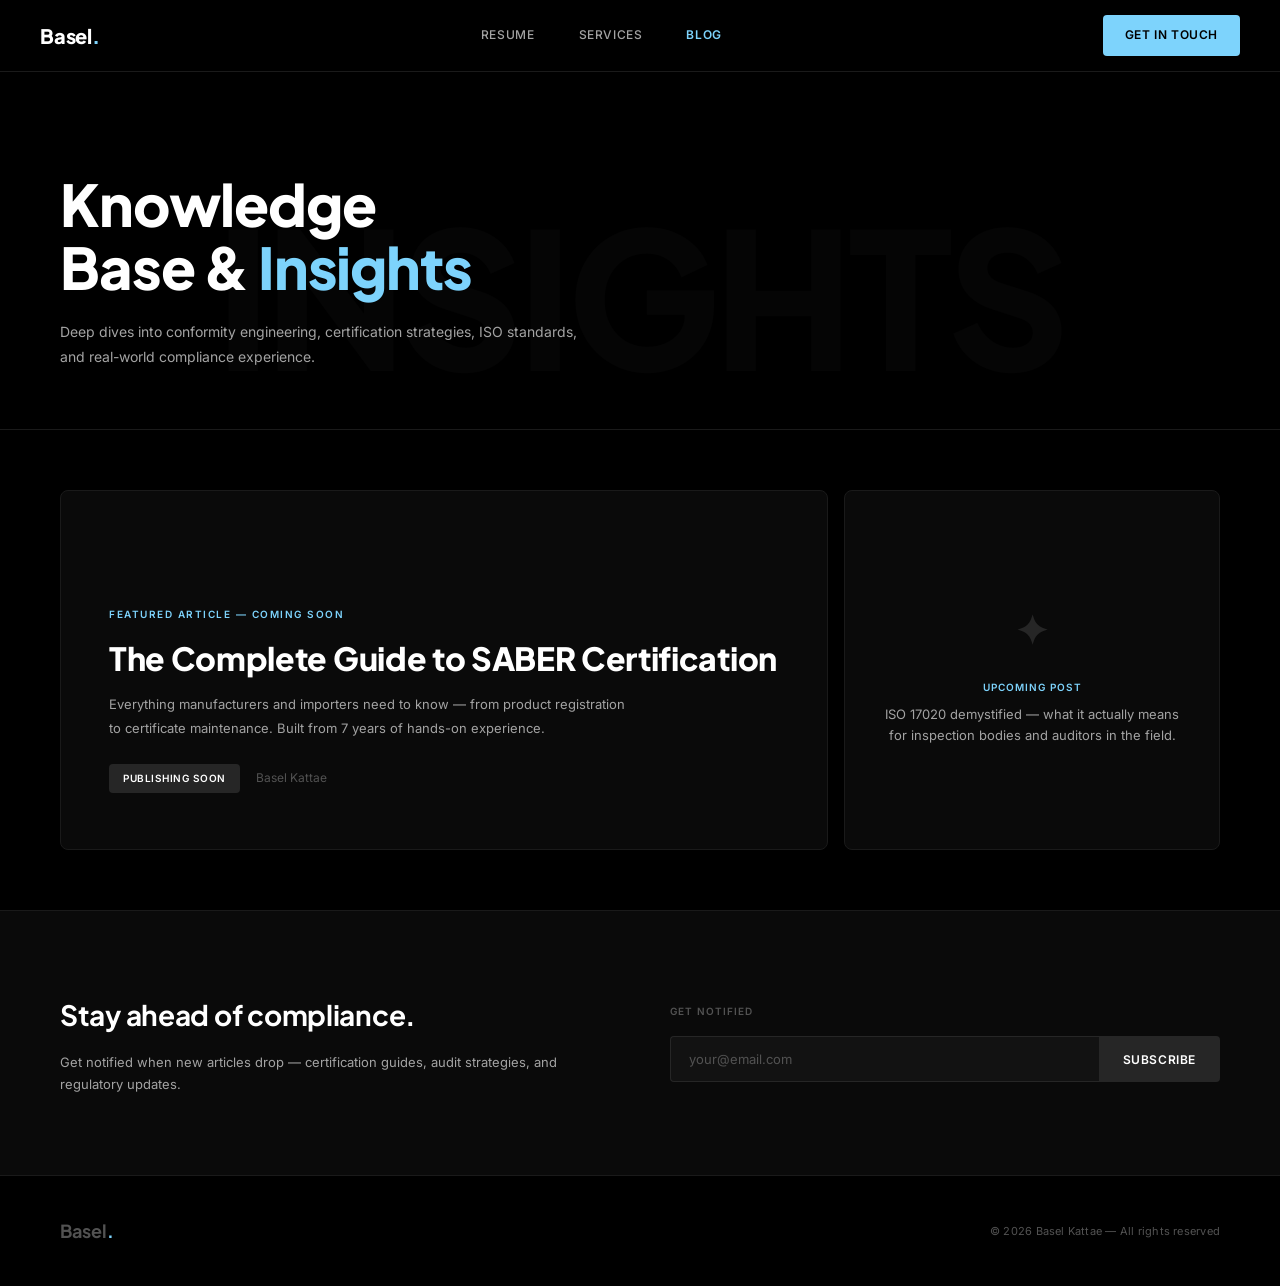
==== blog.html @ 0952aea5 "Add files via upload" ====
<!DOCTYPE html>
<html lang="en">
<head>
<meta charset="UTF-8">
<meta name="viewport" content="width=device-width, initial-scale=1.0">
<title>Blog — Basel Kattae</title>
<link rel="preconnect" href="https://fonts.googleapis.com">
<link rel="preconnect" href="https://fonts.gstatic.com" crossorigin>
<link href="https://fonts.googleapis.com/css2?family=Inter:wght@300;400;500;600&family=Plus+Jakarta+Sans:wght@500;600;700;800&display=swap" rel="stylesheet">
<link rel="stylesheet" href="style.css">
</head>
<body>

<nav>
  <a class="nav-logo" href="index.html">Basel<span>.</span></a>
  <div class="nav-links">
    <a class="nav-btn" href="index.html">Resume</a>
    <a class="nav-btn" href="services.html">Services</a>
    <a class="nav-btn active" href="blog.html">Blog</a>
  </div>
  <a class="nav-cta" href="mailto:basel.mech@gmail.com">Get in Touch</a>
</nav>

<div class="watermark-container">
  <div class="page-watermark" style="top: 60px;">Insights</div>

  <div class="blog-hero scroll-reveal" style="margin-top: var(--nav-h);">
    <h1>Knowledge<br>Base &amp; <em>Insights</em></h1>
    <p>Deep dives into conformity engineering, certification strategies, ISO standards, and real-world compliance experience.</p>
  </div>
</div>

<div class="blog-grid">
  <div class="featured-blog-card scroll-reveal">
    <div class="featured-tag">Featured Article — Coming Soon</div>
    <div class="featured-title">The Complete Guide to SABER Certification</div>
    <div class="featured-desc">Everything manufacturers and importers need to know — from product registration to certificate maintenance. Built from 7 years of hands-on experience.</div>
    <div class="featured-meta">
      <span class="publish-badge">Publishing Soon</span>
      <span class="featured-reading-time">Basel Kattae</span>
    </div>
  </div>
  <div class="blog-card coming-soon scroll-reveal delay-1">
    <div class="blog-coming-icon">✦</div>
    <div class="blog-coming-label">Upcoming post</div>
    <div class="blog-coming-text">ISO 17020 demystified — what it actually means for inspection bodies and auditors in the field.</div>
  </div>
</div>

<div class="blog-newsletter scroll-reveal">
  <div>
    <div class="newsletter-title">Stay ahead of compliance.</div>
    <p class="newsletter-sub">Get notified when new articles drop — certification guides, audit strategies, and regulatory updates.</p>
  </div>
  <div>
    <div class="newsletter-heading-mini">Get Notified</div>
    <div class="newsletter-form">
      <input class="newsletter-input" type="email" placeholder="your@email.com">
      <button class="newsletter-submit" onclick="handleSubscribe()">Subscribe</button>
    </div>
    <div id="subscribe-msg" class="newsletter-success-msg">✓ You're on the list — articles coming soon!</div>
  </div>
</div>

<footer>
  <div class="footer-name">Basel<span>.</span></div>
  <div class="footer-copy">© 2026 Basel Kattae — All rights reserved</div>
</footer>

<script>
  function handleSubscribe() {
    const input = document.querySelector('.newsletter-input');
    const msg = document.getElementById('subscribe-msg');
    if (input.value.includes('@')) {
      msg.style.display = 'block';
      input.value = '';
      setTimeout(() => msg.style.display = 'none', 4000);
    }
  }

  const observer = new IntersectionObserver((entries) => {
    entries.forEach(entry => {
      if (entry.isIntersecting) entry.target.classList.add('visible');
    });
  }, { threshold: 0.05, rootMargin: "0px 0px -50px 0px" });

  document.querySelectorAll('.scroll-reveal').forEach(el => observer.observe(el));
</script>
</body>
</html>
---- style.css ----
*, *::before, *::after { 
  box-sizing: border-box; 
  margin: 0; 
  padding: 0; 
}

:root {
  /* ── PURE BLACK & BABY BLUE PALETTE ── */
  --bg: #000000;          /* Deep Pure Black */
  --bg2: #0a0a0a;         /* Ultra-Dark Slate / Off-Black */
  --bg3: #121212;         /* Dark Gray Surface */
  --border: #1a1a1a;      /* Subtle Dark Border */
  --border2: #262626;     /* Defined Medium Border */
  --text: #ffffff;        /* Crisp White */
  --text-mid: #a3a3a3;    /* Silver-Gray */
  --text-muted: #525252;  /* Muted Charcoal Gray */
  --accent: #7dd3fc;      /* Radiant Baby Blue */
  --accent2: #0284c7;     /* Deep Sky Blue Accent */
  --accent-glow: rgba(125, 211, 252, 0.05);
  
  /* ── TYPOGRAPHY ── */
  --font-display: 'Plus Jakarta Sans', sans-serif;
  --font-body: 'Inter', sans-serif;
  --nav-h: 72px;
}

html { 
  scroll-behavior: smooth; 
}

body {
  background: var(--bg);
  color: var(--text);
  font-family: var(--font-body);
  font-size: 14px;
  line-height: 1.7;
  overflow-x: hidden;
  -webkit-font-smoothing: antialiased;
}

::selection { 
  background: var(--accent); 
  color: #000000; 
}

/* ── SCROLLBAR ── */
::-webkit-scrollbar { width: 6px; }
::-webkit-scrollbar-track { background: var(--bg); }
::-webkit-scrollbar-thumb { background: var(--border2); border-radius: 3px; }
::-webkit-scrollbar-thumb:hover { background: var(--accent); }

/* ── SCROLL REVEAL ANIMATIONS ── */
.scroll-reveal {
  opacity: 0;
  transform: translateY(30px);
  transition: opacity 0.8s cubic-bezier(0.25, 1, 0.5, 1), transform 0.8s cubic-bezier(0.25, 1, 0.5, 1);
}

.scroll-reveal.visible {
  opacity: 1;
  transform: translateY(0);
}

/* Delay modifiers to stagger item load-ins */
.delay-1 { transition-delay: 0.1s; }
.delay-2 { transition-delay: 0.2s; }
.delay-3 { transition-delay: 0.3s; }

/* ── FADED BACKGROUND PAGE WATERMARK ── */
.watermark-container {
  position: relative;
  width: 100%;
}

.page-watermark {
  position: absolute;
  top: 40px;
  left: 50%;
  transform: translateX(-50%);
  font-family: var(--font-display);
  font-weight: 800;
  font-size: clamp(80px, 15vw, 190px);
  color: rgba(255, 255, 255, 0.02);
  text-transform: uppercase;
  letter-spacing: -0.03em;
  pointer-events: none;
  user-select: none;
  z-index: 0;
  white-space: nowrap;
}

/* ── NAVIGATION ── */
nav {
  position: fixed; top: 0; left: 0; right: 0; z-index: 100;
  height: var(--nav-h);
  display: flex; align-items: center; justify-content: space-between;
  padding: 0 40px;
  background: rgba(0, 0, 0, 0.85);
  backdrop-filter: blur(16px);
  border-bottom: 1px solid var(--border);
}
.nav-logo {
  font-family: var(--font-display);
  font-weight: 800;
  font-size: 20px;
  letter-spacing: -0.01em;
  color: var(--text);
  text-decoration: none;
}
.nav-logo span { color: var(--accent); }
.nav-links { display: flex; gap: 8px; }
.nav-btn {
  background: none; border: none; cursor: pointer;
  font-family: var(--font-body);
  font-size: 12px;
  font-weight: 500;
  letter-spacing: 0.05em;
  text-transform: uppercase;
  color: var(--text-mid);
  padding: 8px 18px;
  border-radius: 4px;
  transition: color 0.2s;
  text-decoration: none;
  display: inline-block;
  line-height: inherit;
}
.nav-btn:hover, .nav-btn.active { color: var(--text); }
.nav-btn.active { color: var(--accent); font-weight: 600; }

.nav-cta {
  font-family: var(--font-body);
  font-size: 12px;
  font-weight: 600;
  letter-spacing: 0.05em;
  text-transform: uppercase;
  color: #000000;
  background: var(--accent);
  border: none;
  padding: 10px 22px;
  border-radius: 4px;
  cursor: pointer;
  transition: background 0.2s, transform 0.15s;
  text-decoration: none;
}
.nav-cta:hover { 
  background: #bae6fd; 
  transform: translateY(-1px);
}

/* ── MARQUEE ── */
.marquee-wrap {
  overflow: hidden;
  background: var(--bg2);
  padding: 14px 0;
  white-space: nowrap;
  border-bottom: 1px solid var(--border);
  margin-top: var(--nav-h);
  position: relative;
  z-index: 1;
}
.marquee-track {
  display: inline-block;
  animation: marquee 28s linear infinite;
}
.marquee-track span {
  font-family: var(--font-display);
  font-size: 11px;
  font-weight: 600;
  letter-spacing: 0.15em;
  text-transform: uppercase;
  color: var(--text-mid);
  padding: 0 28px;
}
.marquee-track span::before { content: '✦ '; font-size: 8px; color: var(--accent); }
@keyframes marquee { from { transform: translateX(0); } to { transform: translateX(-50%); } }

/* ── INDEX / CV PAGE SPECIFICS ── */
.hero {
  display: grid;
  grid-template-columns: 1fr 450px; 
  gap: 0;
  min-height: calc(100vh - var(--nav-h));
  border-bottom: 1px solid var(--border);
  position: relative;
  z-index: 1;
}
.hero-left {
  padding: 80px 60px;
  display: flex; flex-direction: column; justify-content: center;
  border-right: 1px solid var(--border);
}
.hero-tag {
  display: inline-flex; align-items: center; gap: 12px;
  font-size: 11px;
  font-weight: 600;
  letter-spacing: 0.15em;
  text-transform: uppercase;
  color: var(--accent);
  margin-bottom: 24px;
}
.hero-tag::before { content: ''; width: 24px; height: 2px; background: var(--accent); }
.hero-name {
  font-family: var(--font-display);
  font-weight: 800;
  font-size: clamp(48px, 5.5vw, 76px);
  line-height: 1.1;
  letter-spacing: -0.02em;
  color: var(--text);
  margin-bottom: 16px;
}
.hero-name em {
  font-style: normal;
  color: transparent;
  background: linear-gradient(135deg, var(--text) 40%, var(--accent));
  -webkit-background-clip: text;
  background-clip: text;
  display: block;
}
.hero-title {
  font-family: var(--font-display);
  font-weight: 500;
  font-size: 18px;
  letter-spacing: -0.01em;
  color: var(--text-mid);
  margin-bottom: 36px;
}
.hero-summary {
  font-size: 14px;
  line-height: 1.8;
  color: var(--text-mid);
  max-width: 560px;
  margin-bottom: 48px;
  border-left: 3px solid var(--accent);
  padding-left: 24px;
}
.hero-stats {
  display: grid; grid-template-columns: repeat(3, 1fr);
  gap: 1px;
  background: var(--border);
  max-width: 480px;
  border-radius: 6px;
  overflow: hidden;
}
.stat { background: var(--bg2); padding: 24px; text-align: center; }
.stat-num { font-family: var(--font-display); font-weight: 800; font-size: 34px; color: var(--text); line-height: 1; }
.stat-label { font-size: 10px; font-weight: 600; letter-spacing: 0.1em; text-transform: uppercase; color: var(--text-muted); margin-top: 6px; }

.hero-right {
  padding: 60px 40px;
  display: flex; flex-direction: column; align-items: center; justify-content: center;
  background: var(--bg2);
  gap: 36px;
}
.photo-frame { width: 240px; height: 300px; position: relative; }
.photo-frame::before { content: ''; position: absolute; top: -8px; left: -8px; right: 8px; bottom: 8px; border: 1px solid var(--border2); border-radius: 4px; z-index: 0; }
.photo-inner {
  position: relative; z-index: 1; width: 100%; height: 100%; background: var(--bg3); border-radius: 4px;
  display: flex; flex-direction: column; align-items: center; justify-content: center; gap: 12px; overflow: hidden; border: 1px solid var(--border);
}
.photo-inner svg { opacity: 0.2; }
.photo-placeholder-text { font-size: 10px; font-weight: 600; letter-spacing: 0.1em; text-transform: uppercase; color: var(--text-muted); }
.photo-inner img { width: 100%; height: 100%; object-fit: cover; display: block; }

.contact-grid {
  display: grid; grid-template-columns: 1fr 1fr; gap: 12px;
  width: 100%;
}
.contact-item {
  display: flex; flex-direction: column; gap: 4px;
  background: var(--bg);
  border: 1px solid var(--border);
  padding: 14px 16px;
  border-radius: 6px;
}
.contact-item.email-box {
  grid-column: span 2; 
}
.contact-label { font-size: 9px; font-weight: 600; letter-spacing: 0.1em; text-transform: uppercase; color: var(--text-muted); }
.contact-val { font-size: 13px; color: var(--text); white-space: nowrap; }

/* ── COMMON STRUCTURAL SECTIONS ── */
.section { padding: 90px 60px; border-bottom: 1px solid var(--border); position: relative; z-index: 1; }
.section-header { display: flex; align-items: center; gap: 24px; margin-bottom: 56px; }
.section-num { font-family: var(--font-display); font-size: 12px; letter-spacing: 0.15em; color: var(--accent); font-weight: 700; }
.section-title { font-family: var(--font-display); font-weight: 700; font-size: 26px; letter-spacing: -0.01em; color: var(--text); }
.section-line { flex: 1; height: 1px; background: var(--border); }

/* ── TIMELINE ── */
.timeline { display: flex; flex-direction: column; gap: 0; }
.timeline-item { display: grid; grid-template-columns: 220px 1px 1fr; gap: 0 44px; position: relative; }
.timeline-date { text-align: right; padding: 8px 0 48px; }
.timeline-date-range { font-size: 11px; letter-spacing: 0.05em; text-transform: uppercase; color: var(--accent); font-weight: 600; }
.timeline-company { font-size: 12px; font-weight: 500; color: var(--text-mid); margin-top: 6px; }
.timeline-location { font-size: 11px; color: var(--text-muted); margin-top: 2px; }
.timeline-divider { position: relative; display: flex; flex-direction: column; align-items: center; }
.timeline-divider::after { content: ''; position: absolute; top: 20px; bottom: 0; width: 1px; background: var(--border2); }
.timeline-dot { width: 12px; height: 12px; border-radius: 50%; background: var(--border2); border: 2px solid var(--bg); position: relative; z-index: 1; margin-top: 8px; flex-shrink: 0; }
.timeline-item:hover .timeline-dot { background: var(--accent); }
.timeline-content { padding: 4px 0 48px; }
.timeline-role { font-family: var(--font-display); font-weight: 600; font-size: 18px; color: var(--text); margin-bottom: 14px; }
.timeline-bullets { list-style: none; display: flex; flex-direction: column; gap: 8px; }
.timeline-bullets li { font-size: 13px; color: var(--text-mid); line-height: 1.7; padding-left: 20px; position: relative; }
.timeline-bullets li::before { content: '▪'; position: absolute; left: 0; color: var(--accent); font-size: 10px; top: -1px; }

/* ── SKILLS GRID ── */
.skills-grid { display: grid; grid-template-columns: repeat(4, 1fr); gap: 1px; background: var(--border); border-radius: 6px; overflow: hidden; }
.skill-item { background: var(--bg2); padding: 18px 24px; font-size: 13px; font-weight: 500; color: var(--text-mid); }
.skill-item:hover { background: var(--bg3); color: var(--text); }

/* ── CERT GRID ── */
.cert-grid { display: grid; grid-template-columns: repeat(2, 1fr); gap: 16px; }
.cert-card { display: flex; align-items: flex-start; gap: 20px; padding: 24px; background: var(--bg2); border: 1px solid var(--border); border-radius: 8px; }
.cert-card:hover { border-color: var(--border2); background: var(--bg3); }
.cert-icon { width: 44px; height: 44px; background: var(--bg3); border: 1px solid var(--border2); border-radius: 6px; display: flex; align-items: center; justify-content: center; flex-shrink: 0; font-size: 13px; color: var(--accent); font-family: var(--font-display); font-weight: 700; }
.cert-name { font-size: 14px; font-weight: 600; color: var(--text); line-height: 1.4; }
.cert-body { font-size: 11px; color: var(--text-muted); margin-top: 4px; font-weight: 500; }

/* ── TWO COL LAYOUT ── */
.two-col { display: grid; grid-template-columns: 1fr 1fr; gap: 60px; }
.education-box { background: var(--bg2); border: 1px solid var(--border); padding: 28px; border-radius: 8px; }
.education-tag { font-size: 10px; font-weight: 600; letter-spacing: .1em; text-transform: uppercase; color: var(--accent); margin-bottom: 12px; }
.education-degree { font-family: var(--font-display); font-weight: 700; font-size: 18px; color: var(--text); margin-bottom: 6px; }
.education-school { font-size: 13px; color: var(--text-mid); }
.education-class { font-size: 12px; color: var(--text-muted); margin-top: 6px; }
.lang-heading { font-size: 10px; font-weight: 600; letter-spacing: .1em; text-transform: uppercase; color: var(--text-muted); margin-bottom: 16px; }
.lang-item { display: flex; align-items: center; justify-content: space-between; padding: 14px 0; border-bottom: 1px solid var(--border); }
.lang-name { font-size: 14px; font-weight: 500; color: var(--text); }
.lang-level { font-size: 11px; font-weight: 600; letter-spacing: 0.05em; text-transform: uppercase; color: var(--accent); }
.skills-heading { margin-bottom: 24px; font-size: 10px; font-weight: 600; letter-spacing: .1em; text-transform: uppercase; color: var(--text-muted); }
.project-card { padding: 28px; border: 1px solid var(--border); background: var(--bg2); border-radius: 8px; }
.project-card:hover { border-color: var(--border2); background: var(--bg3); }
.project-name { font-family: var(--font-display); font-weight: 700; font-size: 16px; color: var(--text); margin-bottom: 10px; }
.project-desc { font-size: 13px; color: var(--text-mid); line-height: 1.7; }

/* ── TRAINING LIST ── */
.training-grid { display: grid; grid-template-columns: repeat(2, 1fr); gap: 12px; }
.training-item { display: flex; gap: 16px; padding: 16px 20px; background: var(--bg2); border-left: 3px solid var(--border2); border-radius: 0 6px 6px 0; }
.training-item:hover { border-color: var(--accent); background: var(--bg3); }
.training-code { font-size: 11px; font-weight: 600; color: var(--accent); letter-spacing: 0.05em; white-space: nowrap; }
.training-name { font-size: 12px; color: var(--text-mid); line-height: 1.6; }

/* ── SERVICES SPECIFIC STYLES ── */
.services-hero { padding: 100px 60px 60px; border-bottom: 1px solid var(--border); position: relative; overflow: hidden; z-index: 1; }
.services-hero h1 { font-family: var(--font-display); font-weight: 800; font-size: clamp(40px, 4.5vw, 64px); letter-spacing: -0.02em; color: var(--text); line-height: 1.1; margin-bottom: 24px; }
.services-hero h1 span { color: var(--accent); font-weight: 400; }
.services-hero p { font-size: 14px; color: var(--text-mid); max-width: 560px; line-height: 1.8; }
.category-nav { display: flex; gap: 8px; padding: 24px 60px; border-bottom: 1px solid var(--border); overflow-x: auto; position: relative; z-index: 1; }
.cat-btn { background: none; border: 1px solid var(--border); color: var(--text-mid); font-family: var(--font-body); font-size: 11px; font-weight: 500; letter-spacing: 0.05em; text-transform: uppercase; padding: 10px 20px; border-radius: 4px; cursor: pointer; white-space: nowrap; transition: all 0.2s; }
.cat-btn:hover, .cat-btn.active { background: var(--bg3); border-color: var(--accent); color: var(--accent); }
.services-section { padding: 80px 60px; border-bottom: 1px solid var(--border); position: relative; z-index: 1; }
.services-section-title { display: flex; align-items: center; gap: 20px; margin-bottom: 40px; }
.cat-icon { width: 46px; height: 46px; background: var(--bg2); border: 1px solid var(--border2); border-radius: 8px; display: flex; align-items: center; justify-content: center; font-size: 20px; flex-shrink: 0; }
.cat-title-text { font-family: var(--font-display); font-weight: 700; font-size: 24px; color: var(--text); }
.cat-sub { font-size: 12px; color: var(--text-muted); margin-top: 4px; font-weight: 500; }
.services-grid { display: grid; grid-template-columns: repeat(3, 1fr); gap: 16px; }
.service-card { background: var(--bg2); padding: 32px; border-radius: 8px; border: 1px solid var(--border); position: relative; overflow: hidden; transition: background 0.2s, border-color 0.2s; }
.service-card:hover { background: var(--bg3); border-color: var(--border2); }
.service-card-num { font-family: var(--font-display); font-size: 11px; color: var(--accent); letter-spacing: 0.05em; margin-bottom: 16px; font-weight: 700; }
.service-card-name { font-family: var(--font-display); font-weight: 700; font-size: 15px; color: var(--text); margin-bottom: 12px; line-height: 1.4; }
.service-card-desc { font-size: 12px; color: var(--text-mid); line-height: 1.7; }
.services-cta-strip { padding: 80px 60px; background: var(--bg2); border-top: 1px solid var(--border); display: flex; align-items: center; justify-content: space-between; gap: 40px; flex-wrap: wrap; position: relative; z-index: 1; }
.services-cta-heading { font-family: var(--font-display); font-weight: 700; font-size: 28px; letter-spacing: -0.01em; color: var(--text); margin-bottom: 8px; }
.services-cta-text { font-size: 13px; color: var(--text-mid); max-width: 460px; line-height: 1.7; }
.services-cta-btn { background: var(--accent); border: none; border-radius: 4px; cursor: pointer; font-family: var(--font-display); font-weight: 700; font-size: 14px; letter-spacing: 0.02em; color: #000000; padding: 18px 36px; transition: background .2s; text-decoration: none; display: inline-block; }
.services-cta-btn:hover { background: #bae6fd; }

/* ── BLOG SPECIFIC STYLES ── */
.blog-hero { padding: 100px 60px 60px; border-bottom: 1px solid var(--border); position: relative; overflow: hidden; z-index: 1; }
.blog-hero h1 { font-family: var(--font-display); font-weight: 800; font-size: clamp(40px, 4.5vw, 64px); letter-spacing: -0.02em; color: var(--text); line-height: 1.1; margin-bottom: 20px; }
.blog-hero h1 em { font-style: normal; color: var(--accent); }
.blog-hero p { font-size: 14px; color: var(--text-mid); max-width: 540px; line-height: 1.8; }
.blog-grid { padding: 60px 60px; display: grid; grid-template-columns: repeat(3, 1fr); gap: 16px; position: relative; z-index: 1; }
.featured-blog-card { grid-column: span 2; background: var(--bg2); padding: 56px 48px; min-height: 360px; display: flex; flex-direction: column; justify-content: flex-end; position: relative; overflow: hidden; border: 1px solid var(--border); border-radius: 8px; }
.featured-tag { font-size: 10px; font-weight: 600; letter-spacing: .15em; text-transform: uppercase; color: var(--accent); margin-bottom: 16px; }
.featured-title { font-family: var(--font-display); font-weight: 800; font-size: clamp(24px, 2.5vw, 34px); color: var(--text); line-height: 1.2; margin-bottom: 16px; letter-spacing: -0.01em; }
.featured-desc { font-size: 13px; color: var(--text-mid); line-height: 1.8; max-width: 520px; }
.featured-meta { margin-top: 24px; display: flex; align-items: center; gap: 16px; }
.publish-badge { background: var(--border2); color: var(--text); font-size: 10px; font-weight: 600; letter-spacing: 0.05em; text-transform: uppercase; padding: 6px 14px; border-radius: 4px; }
.featured-reading-time { font-size: 12px; color: var(--text-muted); }
.blog-card { background: var(--bg2); border: 1px solid var(--border); border-radius: 8px; padding: 36px 32px; display: flex; flex-direction: column; justify-content: space-between; min-height: 320px; position: relative; overflow: hidden; }
.blog-card:hover { background: var(--bg3); border-color: var(--border2); }
.blog-card.coming-soon { align-items: center; justify-content: center; text-align: center; }
.blog-coming-icon { font-family: var(--font-display); font-size: 40px; font-weight: 800; color: var(--border2); margin-bottom: 16px; }
.blog-coming-label { font-size: 10px; font-weight: 600; letter-spacing: 0.1em; text-transform: uppercase; color: var(--accent); margin-bottom: 8px; }
.blog-coming-text { font-size: 13px; color: var(--text-mid); line-height: 1.6; }
.blog-newsletter { padding: 80px 60px; background: var(--bg2); border-top: 1px solid var(--border); display: grid; grid-template-columns: 1fr 1fr; gap: 60px; align-items: center; position: relative; z-index: 1; }
.newsletter-title { font-family: var(--font-display); font-weight: 700; font-size: 28px; letter-spacing: -0.01em; color: var(--text); margin-bottom: 12px; }
.newsletter-sub { font-size: 13px; color: var(--text-mid); line-height: 1.7; }
.newsletter-heading-mini { font-size: 10px; font-weight: 600; letter-spacing: .1em; text-transform: uppercase; color: var(--text-muted); margin-bottom: 16px; }
.newsletter-form { display: flex; gap: 0; }
.newsletter-input { flex: 1; background: var(--bg3); border: 1px solid var(--border2); border-right: none; border-radius: 4px 0 0 4px; color: var(--text); font-family: var(--font-body); font-size: 13px; padding: 14px 18px; outline: none; }
.newsletter-input:focus { border-color: var(--border2); }
.newsletter-input::placeholder { color: var(--text-muted); }
.newsletter-submit { background: var(--border2); border: none; cursor: pointer; border-radius: 0 4px 4px 0; font-family: var(--font-body); font-size: 12px; font-weight: 600; letter-spacing: 0.05em; text-transform: uppercase; color: var(--text); padding: 14px 24px; transition: background 0.2s; white-space: nowrap; }
.newsletter-submit:hover { background: var(--accent); color: #000; }
.newsletter-success-msg { font-size: 12px; font-weight: 500; color: var(--accent); margin-top: 10px; display: none; }

/* ── FOOTER ── */
footer { padding: 40px 60px; border-top: 1px solid var(--border); display: flex; align-items: center; justify-content: space-between; background: #000; position: relative; z-index: 1; }
.footer-name { font-family: var(--font-display); font-weight: 700; font-size: 18px; color: var(--text-muted); }
.footer-name span { color: var(--accent); }
.footer-copy { font-size: 11px; color: var(--text-muted); letter-spacing: 0.02em; }
.footer-links { display: flex; gap: 24px; }
.footer-link { font-size: 11px; font-weight: 500; letter-spacing: 0.02em; text-transform: uppercase; color: var(--text-muted); text-decoration: none; }
.footer-link:hover { color: var(--accent); }

/* ── MEDIA QUERIES ── */
@media (max-width: 1024px) {
  .services-grid, .blog-grid { grid-template-columns: repeat(2, 1fr); }
  .featured-blog-card { grid-column: span 2; }
}
@media (max-width: 900px) {
  .hero { grid-template-columns: 1fr; }
  .hero-right { background: var(--bg); padding: 40px 24px; }
  .contact-grid { grid-template-columns: 1fr; }
  .contact-item.email-box { grid-column: span 1; }
  .hero-left { padding: 60px 24px; border-right: none; border-bottom: 1px solid var(--border); }
  .section, .services-hero, .blog-hero, .services-section, .category-nav, .blog-newsletter { padding-left: 24px; padding-right: 24px; }
  .blog-grid { padding: 40px 24px; }
  .skills-grid, .cert-grid, .two-col, .training-grid { grid-template-columns: 1fr 1fr; }
  .services-grid, .blog-grid { grid-template-columns: 1fr; }
  .featured-blog-card { grid-column: span 1; padding: 36px 32px; min-height: 320px; }
  .timeline-item { grid-template-columns: 140px 1px 1fr; gap: 0 30px; }
  .blog-newsletter { grid-template-columns: 1fr; gap: 40px; }
  footer { flex-direction: column; gap: 16px; text-align: center; }
}
@media (max-width: 600px) {
  .skills-grid, .cert-grid, .training-grid { grid-template-columns: 1fr; }
  .hero-stats { grid-template-columns: 1fr; }
  .timeline-item { grid-template-columns: 1px 1fr; gap: 0 20px; }
  .timeline-date { display: none; }
  .two-col { grid-template-columns: 1fr; gap: 40px; }
}
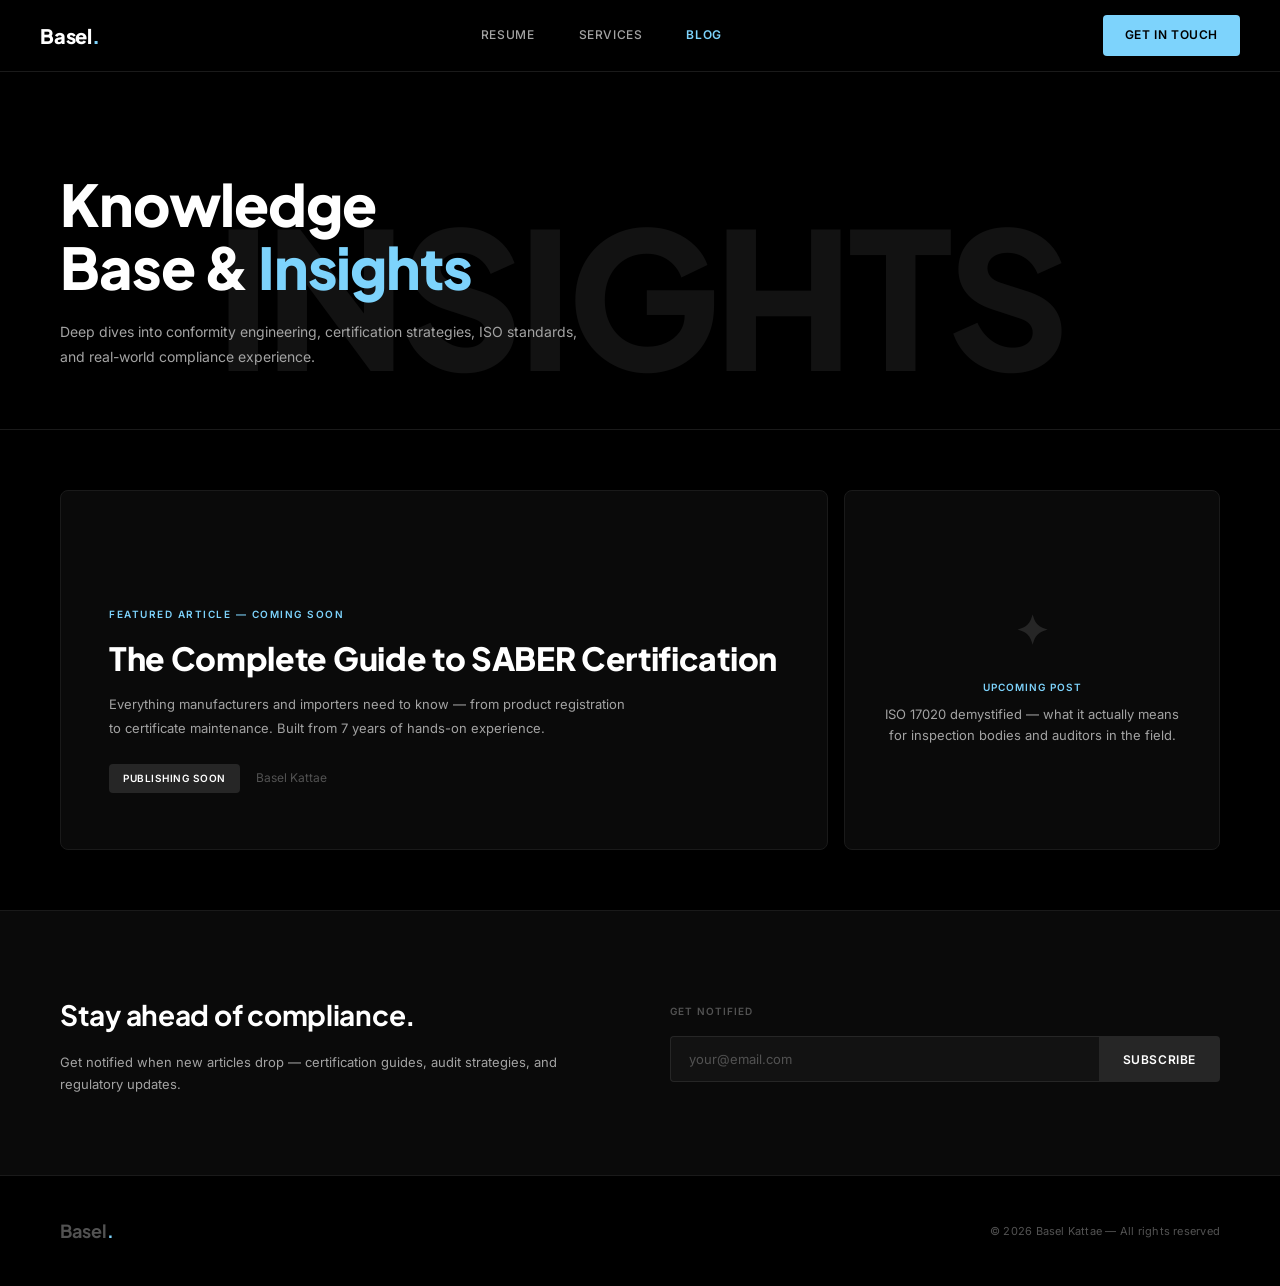
==== commit 37940353: "Update blog.html" ====
--- a/blog.html
+++ b/blog.html
@@ -8,6 +8,72 @@
 <link rel="preconnect" href="https://fonts.gstatic.com" crossorigin>
 <link href="https://fonts.googleapis.com/css2?family=Inter:wght@300;400;500;600&family=Plus+Jakarta+Sans:wght@500;600;700;800&display=swap" rel="stylesheet">
 <link rel="stylesheet" href="style.css">
+
+<!-- Layout Ratio & Watermark Visibility Overrides -->
+<style>
+  /* Enhance background page watermark readability */
+  .page-watermark {
+    color: rgba(255, 255, 255, 0.07) !important; /* Slightly whiter/more visible */
+    pointer-events: none;
+  }
+
+  /* Responsive Fixes for Even Mobile Display Ratios */
+  @media (max-width: 900px) {
+    .blog-hero h1 {
+      font-size: 42px !important;
+    }
+    .blog-grid {
+      grid-template-columns: 1fr !important;
+      gap: 24px !important;
+    }
+  }
+
+  @media (max-width: 600px) {
+    nav {
+      padding: 0 16px !important;
+    }
+    .nav-links {
+      gap: 8px !important;
+    }
+    .nav-btn {
+      padding: 6px 10px !important;
+      font-size: 12px !important;
+    }
+    .nav-cta {
+      display: none !important; /* Prevents button crowding on tiny screens */
+    }
+    .blog-hero {
+      padding: 0 16px !important;
+      text-align: center !important;
+    }
+    .blog-hero h1 {
+      font-size: 32px !important;
+    }
+    .blog-grid {
+      padding: 0 16px !important;
+    }
+    .featured-blog-card {
+      padding: 30px 20px !important;
+    }
+    .featured-title {
+      font-size: 24px !important;
+    }
+    .blog-newsletter {
+      flex-direction: column !important;
+      gap: 32px !important;
+      padding: 40px 16px !important;
+      text-align: center !important;
+    }
+    .newsletter-form {
+      flex-direction: column !important;
+      gap: 12px !important;
+    }
+    .newsletter-input, .newsletter-submit {
+      width: 100% !important;
+      border-radius: 4px !important; /* Clean edges when separated vertically */
+    }
+  }
+</style>
 </head>
 <body>
 
@@ -87,4 +153,4 @@
   document.querySelectorAll('.scroll-reveal').forEach(el => observer.observe(el));
 </script>
 </body>
-</html>+</html>
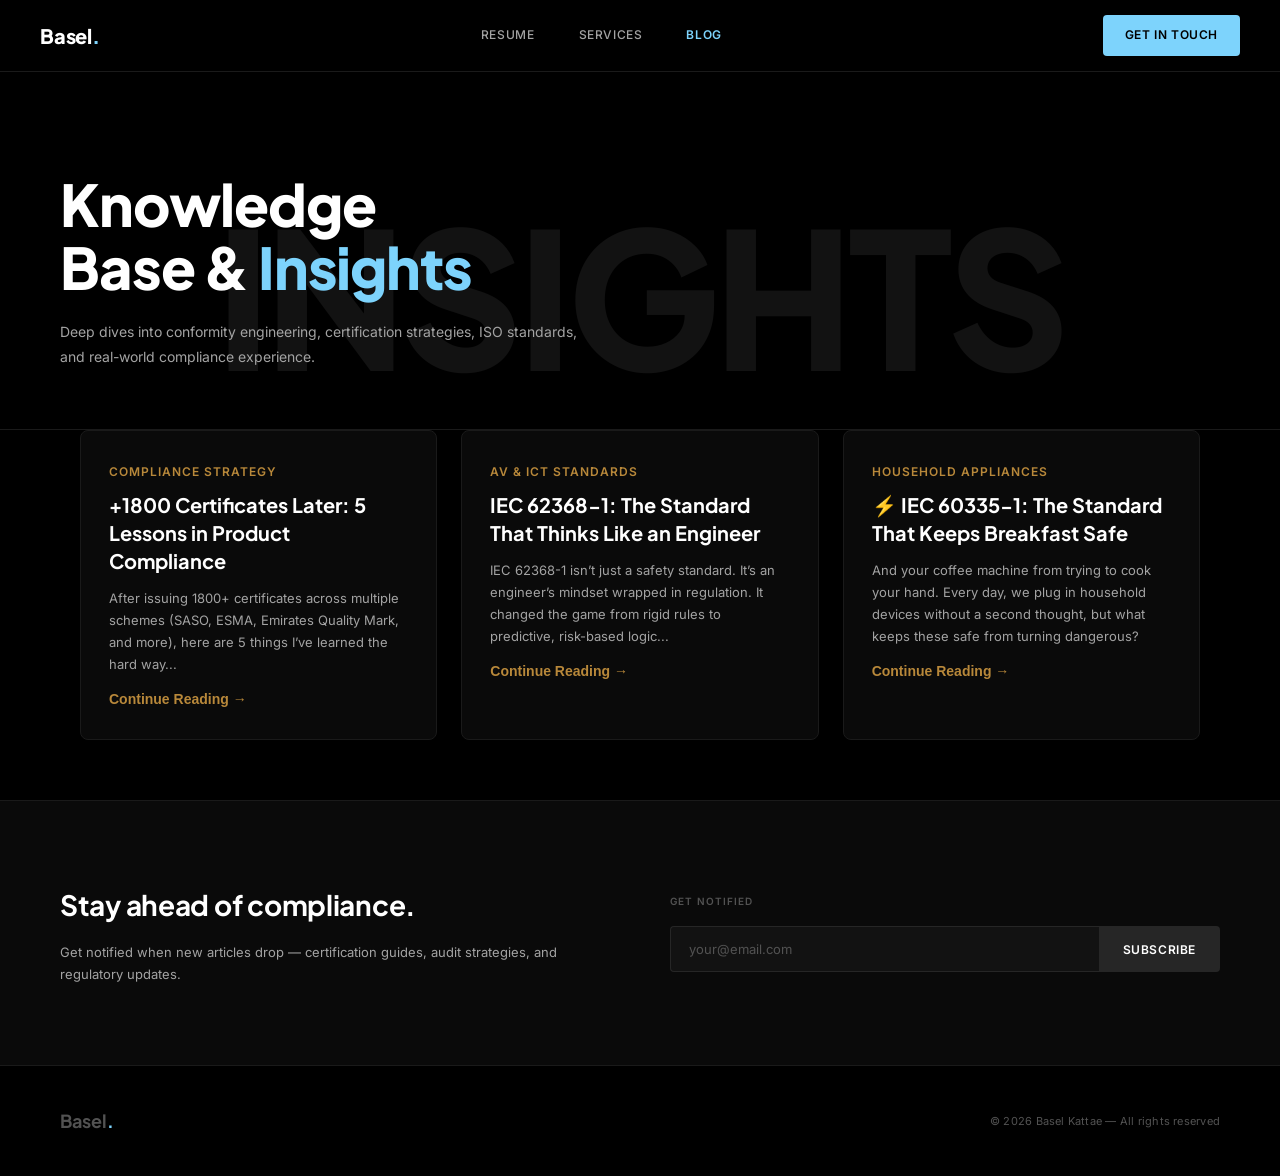
==== commit 5e5e2cfd: "Implement blog modal and enhance responsive styles Added interactive blog pop-up modal functionality" ====
--- a/blog.html
+++ b/blog.html
@@ -9,12 +9,127 @@
 <link href="https://fonts.googleapis.com/css2?family=Inter:wght@300;400;500;600&family=Plus+Jakarta+Sans:wght@500;600;700;800&display=swap" rel="stylesheet">
 <link rel="stylesheet" href="style.css">
 
-<!-- Layout Ratio & Watermark Visibility Overrides -->
+<!-- Layout Ratio, Watermark, and Modal Styles -->
 <style>
   /* Enhance background page watermark readability */
   .page-watermark {
-    color: rgba(255, 255, 255, 0.07) !important; /* Slightly whiter/more visible */
+    color: rgba(255, 255, 255, 0.07) !important;
     pointer-events: none;
+  }
+
+  /* Interactive Blog Pop-Up Modal Styles */
+  .blog-modal {
+    display: none;
+    position: fixed;
+    top: 0;
+    left: 0;
+    width: 100%;
+    height: 100%;
+    background-color: rgba(10, 10, 12, 0.85);
+    backdrop-filter: blur(8px);
+    z-index: 1000;
+    justify-content: center;
+    align-items: center;
+    opacity: 0;
+    transition: opacity 0.3s ease;
+    padding: 20px;
+  }
+  .blog-modal.active {
+    display: flex;
+    opacity: 1;
+  }
+  .modal-content {
+    background-color: #16161a;
+    border: 1px solid rgba(255, 255, 255, 0.1);
+    max-width: 680px;
+    width: 100%;
+    max-height: 85vh;
+    overflow-y: auto;
+    border-radius: 12px;
+    padding: 40px;
+    position: relative;
+    box-shadow: 0 20px 40px rgba(0,0,0,0.5);
+    transform: translateY(20px);
+    transition: transform 0.3s ease;
+  }
+  .blog-modal.active .modal-content {
+    transform: translateY(0);
+  }
+  .modal-close {
+    position: absolute;
+    top: 20px;
+    right: 24px;
+    background: none;
+    border: none;
+    color: #888;
+    font-size: 28px;
+    cursor: pointer;
+    transition: color 0.2s;
+  }
+  .modal-close:hover {
+    color: #fff;
+  }
+  .modal-tag {
+    font-size: 12px;
+    color: #b8883a;
+    text-transform: uppercase;
+    letter-spacing: 1.5px;
+    font-weight: 600;
+    margin-bottom: 12px;
+    display: inline-block;
+  }
+  .modal-title {
+    font-family: 'Plus Jakarta Sans', sans-serif;
+    font-size: 28px;
+    color: #fff;
+    font-weight: 700;
+    line-height: 1.3;
+    margin-bottom: 20px;
+  }
+  .modal-body {
+    color: #ccc;
+    font-size: 16px;
+    line-height: 1.7;
+  }
+  .modal-body p {
+    margin-bottom: 16px;
+  }
+  .modal-body ul {
+    margin: 16px 0 20px 20px;
+  }
+  .modal-body li {
+    margin-bottom: 10px;
+  }
+  .modal-body a {
+    color: #b8883a;
+    text-decoration: none;
+    font-weight: 500;
+  }
+  .modal-body a:hover {
+    text-decoration: underline;
+  }
+  
+  /* Outer grid dynamic button */
+  .read-more-btn {
+    margin-top: 16px;
+    color: #b8883a;
+    font-size: 14px;
+    font-weight: 600;
+    background: none;
+    border: none;
+    padding: 0;
+    cursor: pointer;
+    text-align: left;
+    display: inline-flex;
+    align-items: center;
+    gap: 6px;
+  }
+  .blog-card-clickable {
+    cursor: pointer;
+    transition: transform 0.2s, border-color 0.2s;
+  }
+  .blog-card-clickable:hover {
+    border-color: rgba(184, 136, 58, 0.4) !important;
   }
 
   /* Responsive Fixes for Even Mobile Display Ratios */
@@ -23,55 +138,24 @@
       font-size: 42px !important;
     }
     .blog-grid {
-      grid-template-columns: 1fr !important;
+      grid-template-columns: 1fr 1fr !important;
       gap: 24px !important;
     }
   }
 
   @media (max-width: 600px) {
-    nav {
-      padding: 0 16px !important;
-    }
-    .nav-links {
-      gap: 8px !important;
-    }
-    .nav-btn {
-      padding: 6px 10px !important;
-      font-size: 12px !important;
-    }
-    .nav-cta {
-      display: none !important; /* Prevents button crowding on tiny screens */
-    }
-    .blog-hero {
-      padding: 0 16px !important;
-      text-align: center !important;
-    }
-    .blog-hero h1 {
-      font-size: 32px !important;
-    }
-    .blog-grid {
-      padding: 0 16px !important;
-    }
-    .featured-blog-card {
-      padding: 30px 20px !important;
-    }
-    .featured-title {
-      font-size: 24px !important;
-    }
-    .blog-newsletter {
-      flex-direction: column !important;
-      gap: 32px !important;
-      padding: 40px 16px !important;
-      text-align: center !important;
-    }
-    .newsletter-form {
-      flex-direction: column !important;
-      gap: 12px !important;
-    }
-    .newsletter-input, .newsletter-submit {
-      width: 100% !important;
-      border-radius: 4px !important; /* Clean edges when separated vertically */
-    }
+    nav { padding: 0 16px !important; }
+    .nav-links { gap: 8px !important; }
+    .nav-btn { padding: 6px 10px !important; font-size: 12px !important; }
+    .nav-cta { display: none !important; }
+    .blog-hero { padding: 0 16px !important; text-align: center !important; }
+    .blog-hero h1 { font-size: 32px !important; }
+    .blog-grid { grid-template-columns: 1fr !important; padding: 0 16px !important; }
+    .modal-content { padding: 30px 20px !important; }
+    .modal-title { font-size: 22px !important; }
+    .blog-newsletter { flex-direction: column !important; gap: 32px !important; padding: 40px 16px !important; text-align: center !important; }
+    .newsletter-form { flex-direction: column !important; gap: 12px !important; }
+    .newsletter-input, .newsletter-submit { width: 100% !important; border-radius: 4px !important; }
   }
 </style>
 </head>
@@ -96,23 +180,35 @@
   </div>
 </div>
 
-<div class="blog-grid">
-  <div class="featured-blog-card scroll-reveal">
-    <div class="featured-tag">Featured Article — Coming Soon</div>
-    <div class="featured-title">The Complete Guide to SABER Certification</div>
-    <div class="featured-desc">Everything manufacturers and importers need to know — from product registration to certificate maintenance. Built from 7 years of hands-on experience.</div>
-    <div class="featured-meta">
-      <span class="publish-badge">Publishing Soon</span>
-      <span class="featured-reading-time">Basel Kattae</span>
-    </div>
-  </div>
-  <div class="blog-card coming-soon scroll-reveal delay-1">
-    <div class="blog-coming-icon">✦</div>
-    <div class="blog-coming-label">Upcoming post</div>
-    <div class="blog-coming-text">ISO 17020 demystified — what it actually means for inspection bodies and auditors in the field.</div>
-  </div>
+<div class="blog-grid" style="display: grid; grid-template-columns: repeat(3, 1fr); gap: 24px; max-width: 1200px; margin: 0 auto; padding: 0 40px 60px 40px;">
+  
+  <!-- Post 1 Card Outer -->
+  <div class="project-card blog-card-clickable scroll-reveal" onclick="openModal('post1')">
+    <span style="font-size: 12px; color: #b8883a; letter-spacing: 1px; text-transform: uppercase; font-weight:600;">Compliance Strategy</span>
+    <div class="project-name" style="margin: 8px 0 12px 0; font-size: 20px; line-height: 1.4;">+1800 Certificates Later: 5 Lessons in Product Compliance</div>
+    <p class="project-desc">After issuing 1800+ certificates across multiple schemes (SASO, ESMA, Emirates Quality Mark, and more), here are 5 things I’ve learned the hard way...</p>
+    <button class="read-more-btn">Continue Reading →</button>
+  </div>
+
+  <!-- Post 2 Card Outer -->
+  <div class="project-card blog-card-clickable scroll-reveal delay-1" onclick="openModal('post2')">
+    <span style="font-size: 12px; color: #b8883a; letter-spacing: 1px; text-transform: uppercase; font-weight:600;">AV &amp; ICT Standards</span>
+    <div class="project-name" style="margin: 8px 0 12px 0; font-size: 20px; line-height: 1.4;">IEC 62368-1: The Standard That Thinks Like an Engineer</div>
+    <p class="project-desc">IEC 62368-1 isn’t just a safety standard. It’s an engineer’s mindset wrapped in regulation. It changed the game from rigid rules to predictive, risk-based logic...</p>
+    <button class="read-more-btn">Continue Reading →</button>
+  </div>
+
+  <!-- Post 3 Card Outer -->
+  <div class="project-card blog-card-clickable scroll-reveal delay-2" onclick="openModal('post3')">
+    <span style="font-size: 12px; color: #b8883a; letter-spacing: 1px; text-transform: uppercase; font-weight:600;">Household Appliances</span>
+    <div class="project-name" style="margin: 8px 0 12px 0; font-size: 20px; line-height: 1.4;">⚡ IEC 60335-1: The Standard That Keeps Breakfast Safe</div>
+    <p class="project-desc">And your coffee machine from trying to cook your hand. Every day, we plug in household devices without a second thought, but what keeps these safe from turning dangerous?</p>
+    <button class="read-more-btn">Continue Reading →</button>
+  </div>
+
 </div>
 
+<!-- NEWSLETTER SECTION -->
 <div class="blog-newsletter scroll-reveal">
   <div>
     <div class="newsletter-title">Stay ahead of compliance.</div>
@@ -128,12 +224,104 @@
   </div>
 </div>
 
+<!-- POP-UP MODAL FRAMEWORK -->
+<div id="blogModal" class="blog-modal" onclick="closeModal(event)">
+  <div class="modal-content" onclick="event.stopPropagation()">
+    <button class="modal-close" onclick="closeModal(force=true)">&times;</button>
+    <div id="modalTag" class="modal-tag"></div>
+    <h2 id="modalTitle" class="modal-title"></h2>
+    <div id="modalBody" class="modal-body"></div>
+  </div>
+</div>
+
 <footer>
   <div class="footer-name">Basel<span>.</span></div>
   <div class="footer-copy">© 2026 Basel Kattae — All rights reserved</div>
 </footer>
 
+<!-- MODAL INTERACTION DATA AND LOGIC SCRIPT -->
 <script>
+  // Structured post details for the pop-up modal containers
+  const postData = {
+    post1: {
+      tag: "Compliance Strategy",
+      title: "+1800 Certificates Later: 5 Lessons in Product Compliance",
+      body: `
+        <p>After issuing 1800+ certificates across multiple schemes (SASO, ESMA, Emirates Quality Mark, and more), here are 5 things I’ve learned the hard way:</p>
+        <ul>
+          <li><strong>Documentation is your first product</strong> — If it’s not clear, complete, and compliant, your product won't cross borders.</li>
+          <li><strong>Testing ≠ certification</strong> — Many think a passed lab report means approval. Wrong. Standards ≠ stickers.</li>
+          <li><strong>International standards are not optional</strong> — They’re your ticket to global markets. Ignore them, and the gates close.</li>
+          <li><strong>Product design matters</strong> — Even brilliant tech fails certification if safety isn't considered early.</li>
+          <li><strong>Engineers who write like lawyers are unstoppable</strong> — Clarity in technical files is gold. Train for it.</li>
+        </ul>
+        <p>The devil is in the details—and so is compliance.</p>
+        <p>I'm always happy to chat about conformity assessment, audits, or how to make your certification process smoother.</p>
+        <p>Also, don't hesitate to contact us at RACS. We are always happy to assist and help you throughout your journey of compliance.</p>
+        <p>Also remember to check our website to see what services we provide at <a href="https://www.racs-me.com/" target="_blank"><strong>www.racs-me.com</strong></a></p>
+      `
+    },
+    post2: {
+      tag: "AV & ICT Standards",
+      title: "IEC 62368-1: The Standard That Thinks Like an Engineer",
+      body: `
+        <p>IEC 62368-1 isn’t just a safety standard. It’s an engineer’s mindset wrapped in regulation.</p>
+        <p>Most people think it's just another dry update to IEC 60950 or 60065. But 62368-1? It changed the game. Instead of just prescribing rules, it asks:</p>
+        <ul>
+          <li>🔌 What are the energy sources involved?</li>
+          <li>🧠 What are the safeguards?</li>
+          <li>🛡️ What happens if those safeguards fail?</li>
+        </ul>
+        <p>It’s risk-based. Predictive. Smarter.</p>
+        <p>For example: It classifies energy sources into Class 1, 2, or 3 (safe to dangerous). It demands solid barriers, not just stickers, for protection. It looks at pain, injury, and fire as quantifiable, preventable outcomes.</p>
+        <p>And if you work in mobile phones, chargers, or consumer electronics: This standard decides your product’s ticket to the Gulf, EU, and beyond. It’s safety engineering with purpose.</p>
+        <p>Have questions about your product’s readiness for IEC 62368-1? Happy to talk.</p>
+        <p>Also always remember to check our services and contact us for any assists.</p>
+      `
+    },
+    post3: {
+      tag: "Household Appliances",
+      title: "⚡ IEC 60335-1: The Standard That Keeps Breakfast Safe",
+      body: `
+        <p>And your coffee machine from trying to cook your hand. 🫡</p>
+        <p>Every day, we plug in devices at home without a second thought—microwaves, kettles, air fryers, chargers. But what keeps these friendly appliances from turning into tiny electric dangers?</p>
+        <p><strong>⚙️ IEC 60335-1</strong></p>
+        <p>This standard is the global safety blueprint for electrical appliances used in households and similar locations. It answers questions like:</p>
+        <ul>
+          <li>🔥 How hot can the housing of a kettle get before it's dangerous?</li>
+          <li>🔌 Will a toaster survive a voltage spike without catching fire?</li>
+          <li>👶 Can a curious kid poke something into a vent and not end up hurt?</li>
+        </ul>
+        <p>It covers electrical insulation and leakage current, heating tests (some parts are tested up to +150°C under stress), mechanical stability & drop tests, and abnormal operation safety (because yes, people will operate a blender with no load 🤦‍♂️).</p>
+        <p>And here’s the twist: Even the best-designed product can fail certification if it doesn’t meet 60335-1 under lab conditions. That’s why manufacturers aiming for SASO, ESMA, or G-Mark compliance must nail this standard first—because it’s the foundation of household product safety.</p>
+        <p>As a conformity engineer reviewing files every day—I can confirm: IEC 60335-1 isn’t optional. It’s the line between safety and liability.</p>
+        <p>If your household product is headed for the Gulf, don’t guess your way through this. Let’s talk before customs does.</p>
+        <p>And always check our services. And contact us for any further enquiries.</p>
+      `
+    }
+  };
+
+  function openModal(id) {
+    const data = postData[id];
+    if (!data) return;
+    
+    document.getElementById('modalTag').innerText = data.tag;
+    document.getElementById('modalTitle').innerText = data.title;
+    document.getElementById('modalBody').innerHTML = data.body;
+    
+    const modal = document.getElementById('blogModal');
+    modal.classList.add('active');
+    document.body.style.overflow = 'hidden'; // Prevents background body scrolling
+  }
+
+  function closeModal(event, force = false) {
+    if (force || event.target.id === 'blogModal') {
+      const modal = document.getElementById('blogModal');
+      modal.classList.remove('active');
+      document.body.style.overflow = ''; // Re-enables background body scrolling
+    }
+  }
+
   function handleSubscribe() {
     const input = document.querySelector('.newsletter-input');
     const msg = document.getElementById('subscribe-msg');
